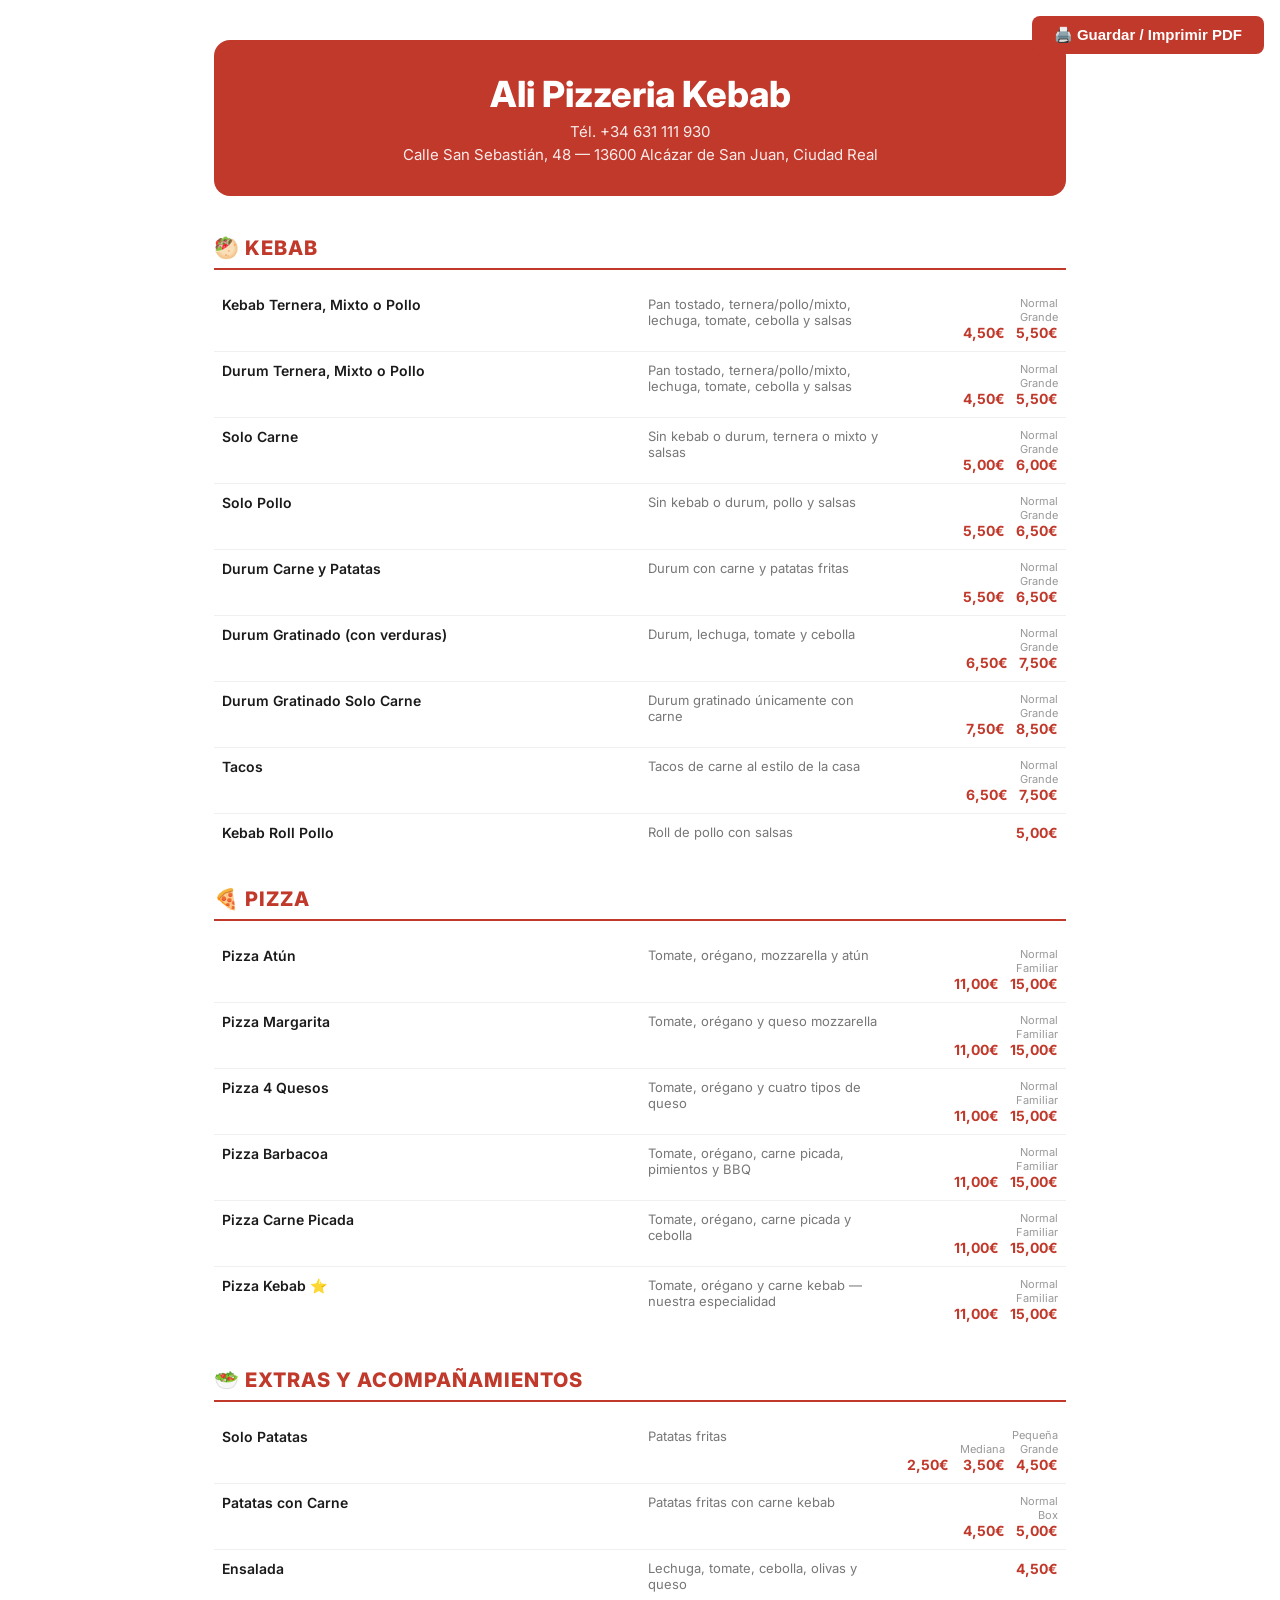
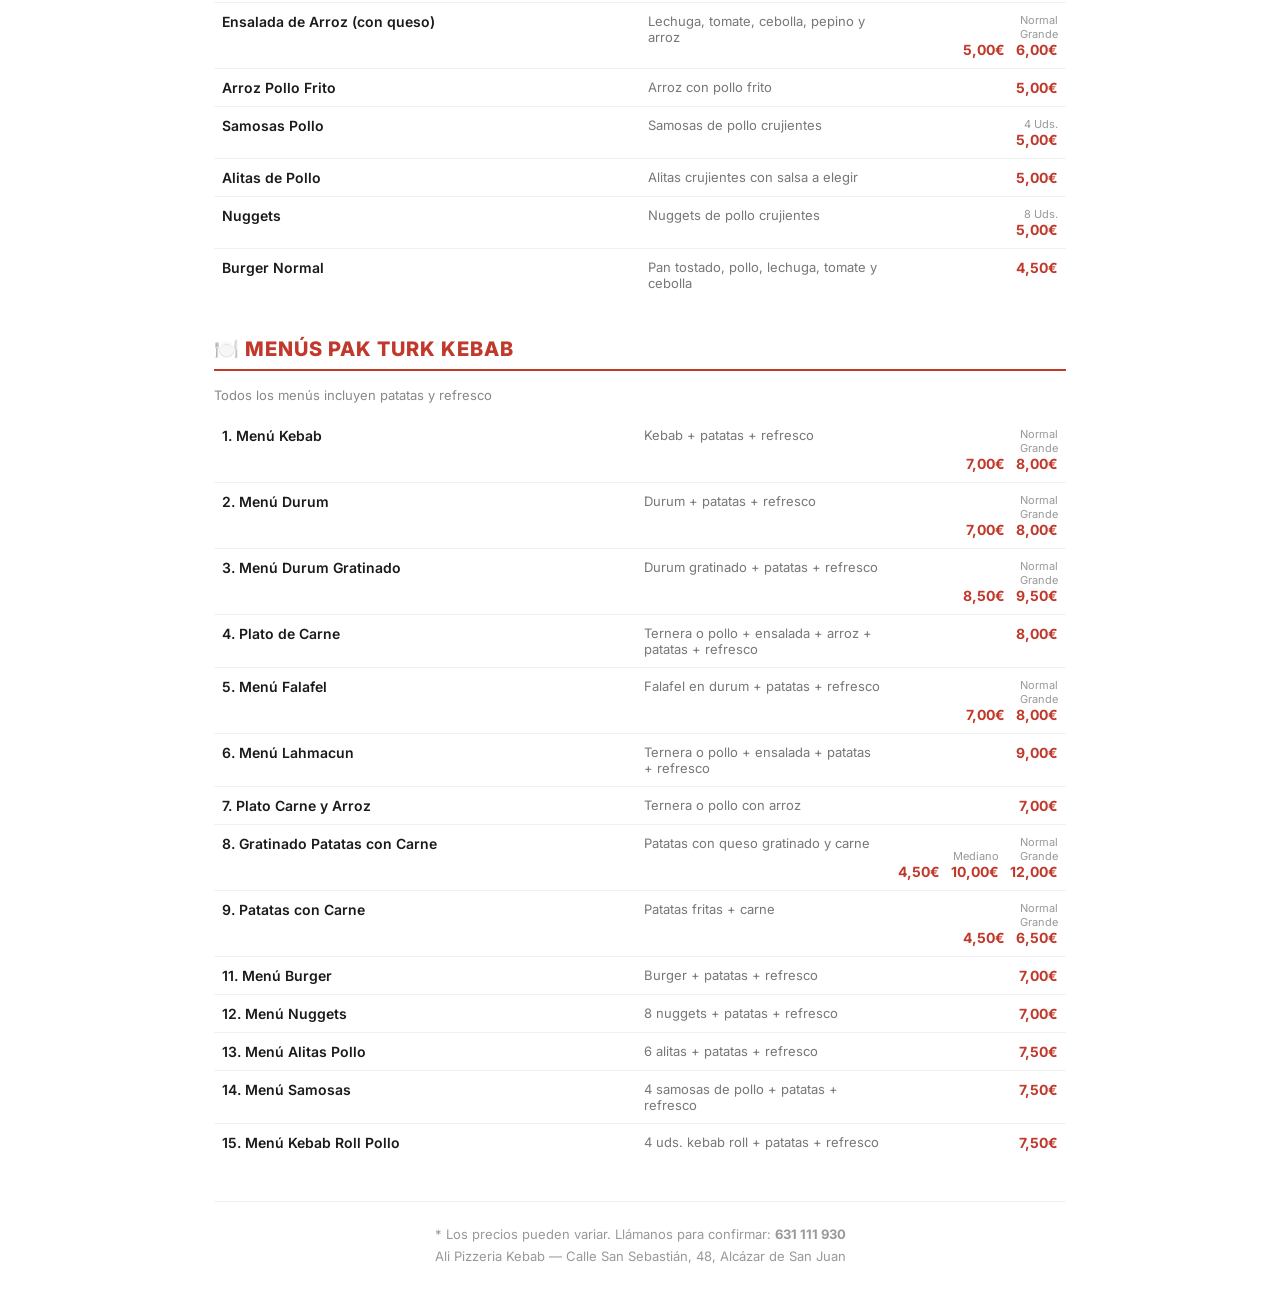
==== menu.html @ 452862e0 "Ali Pizzeria Kebab website" ====
<!DOCTYPE html>
<html lang="es">
<head>
  <meta charset="UTF-8">
  <meta name="viewport" content="width=device-width, initial-scale=1.0">
  <title>Menú — Ali Pizzeria Kebab</title>
  <link rel="preconnect" href="https://fonts.googleapis.com">
  <link href="https://fonts.googleapis.com/css2?family=Inter:wght@400;600;700;800&display=swap" rel="stylesheet">
  <style>
    * { margin: 0; padding: 0; box-sizing: border-box; }
    body { font-family: 'Inter', sans-serif; background: #fff; color: #1a1a1a; }

    .print-btn {
      position: fixed; top: 16px; right: 16px;
      background: #c0392b; color: #fff; border: none;
      padding: 10px 22px; border-radius: 8px; font-size: 15px;
      font-weight: 700; cursor: pointer; z-index: 100;
    }
    .print-btn:hover { background: #a93226; }

    .menu-page { max-width: 900px; margin: 0 auto; padding: 40px 24px; }

    .menu-header {
      text-align: center;
      background: #c0392b;
      color: #fff;
      padding: 32px 24px;
      border-radius: 16px;
      margin-bottom: 40px;
    }
    .menu-header h1 { font-size: 36px; font-weight: 800; margin-bottom: 6px; }
    .menu-header p { font-size: 15px; opacity: 0.9; margin-top: 4px; }

    .menu-section { margin-bottom: 36px; }
    .menu-section h2 {
      font-size: 20px; font-weight: 800; color: #c0392b;
      border-bottom: 2px solid #c0392b;
      padding-bottom: 8px; margin-bottom: 16px;
      text-transform: uppercase; letter-spacing: 1px;
    }

    table { width: 100%; border-collapse: collapse; }
    tr { border-bottom: 1px solid #f0f0f0; }
    tr:last-child { border-bottom: none; }
    td { padding: 10px 8px; font-size: 14px; vertical-align: top; }
    td:first-child { font-weight: 600; width: 50%; }
    td.desc { color: #777; font-size: 13px; width: 30%; }
    td.prices { text-align: right; white-space: nowrap; color: #c0392b; font-weight: 700; width: 20%; }

    .price-tag { display: inline-block; margin-left: 8px; }
    .price-size { font-size: 11px; color: #999; font-weight: 400; display: block; }

    .footer-note {
      text-align: center; color: #999; font-size: 13px;
      margin-top: 40px; padding-top: 24px;
      border-top: 1px solid #f0f0f0;
    }

    @media print {
      .print-btn { display: none; }
      .menu-page { padding: 20px; }
      body { font-size: 12px; }
    }
  </style>
</head>
<body>

<button class="print-btn" onclick="window.print()">🖨️ Guardar / Imprimir PDF</button>

<div class="menu-page">

  <div class="menu-header">
    <h1>Ali Pizzeria Kebab</h1>
    <p>Tél. +34 631 111 930</p>
    <p>Calle San Sebastián, 48 — 13600 Alcázar de San Juan, Ciudad Real</p>
  </div>

  <!-- KEBAB -->
  <div class="menu-section">
    <h2>🥙 Kebab</h2>
    <table>
      <tr>
        <td>Kebab Ternera, Mixto o Pollo</td>
        <td class="desc">Pan tostado, ternera/pollo/mixto, lechuga, tomate, cebolla y salsas</td>
        <td class="prices"><span class="price-size">Normal</span>4,50€ <span class="price-tag"><span class="price-size">Grande</span>5,50€</span></td>
      </tr>
      <tr>
        <td>Durum Ternera, Mixto o Pollo</td>
        <td class="desc">Pan tostado, ternera/pollo/mixto, lechuga, tomate, cebolla y salsas</td>
        <td class="prices"><span class="price-size">Normal</span>4,50€ <span class="price-tag"><span class="price-size">Grande</span>5,50€</span></td>
      </tr>
      <tr>
        <td>Solo Carne</td>
        <td class="desc">Sin kebab o durum, ternera o mixto y salsas</td>
        <td class="prices"><span class="price-size">Normal</span>5,00€ <span class="price-tag"><span class="price-size">Grande</span>6,00€</span></td>
      </tr>
      <tr>
        <td>Solo Pollo</td>
        <td class="desc">Sin kebab o durum, pollo y salsas</td>
        <td class="prices"><span class="price-size">Normal</span>5,50€ <span class="price-tag"><span class="price-size">Grande</span>6,50€</span></td>
      </tr>
      <tr>
        <td>Durum Carne y Patatas</td>
        <td class="desc">Durum con carne y patatas fritas</td>
        <td class="prices"><span class="price-size">Normal</span>5,50€ <span class="price-tag"><span class="price-size">Grande</span>6,50€</span></td>
      </tr>
      <tr>
        <td>Durum Gratinado (con verduras)</td>
        <td class="desc">Durum, lechuga, tomate y cebolla</td>
        <td class="prices"><span class="price-size">Normal</span>6,50€ <span class="price-tag"><span class="price-size">Grande</span>7,50€</span></td>
      </tr>
      <tr>
        <td>Durum Gratinado Solo Carne</td>
        <td class="desc">Durum gratinado únicamente con carne</td>
        <td class="prices"><span class="price-size">Normal</span>7,50€ <span class="price-tag"><span class="price-size">Grande</span>8,50€</span></td>
      </tr>
      <tr>
        <td>Tacos</td>
        <td class="desc">Tacos de carne al estilo de la casa</td>
        <td class="prices"><span class="price-size">Normal</span>6,50€ <span class="price-tag"><span class="price-size">Grande</span>7,50€</span></td>
      </tr>
      <tr>
        <td>Kebab Roll Pollo</td>
        <td class="desc">Roll de pollo con salsas</td>
        <td class="prices">5,00€</td>
      </tr>
    </table>
  </div>

  <!-- PIZZA -->
  <div class="menu-section">
    <h2>🍕 Pizza</h2>
    <table>
      <tr>
        <td>Pizza Atún</td>
        <td class="desc">Tomate, orégano, mozzarella y atún</td>
        <td class="prices"><span class="price-size">Normal</span>11,00€ <span class="price-tag"><span class="price-size">Familiar</span>15,00€</span></td>
      </tr>
      <tr>
        <td>Pizza Margarita</td>
        <td class="desc">Tomate, orégano y queso mozzarella</td>
        <td class="prices"><span class="price-size">Normal</span>11,00€ <span class="price-tag"><span class="price-size">Familiar</span>15,00€</span></td>
      </tr>
      <tr>
        <td>Pizza 4 Quesos</td>
        <td class="desc">Tomate, orégano y cuatro tipos de queso</td>
        <td class="prices"><span class="price-size">Normal</span>11,00€ <span class="price-tag"><span class="price-size">Familiar</span>15,00€</span></td>
      </tr>
      <tr>
        <td>Pizza Barbacoa</td>
        <td class="desc">Tomate, orégano, carne picada, pimientos y BBQ</td>
        <td class="prices"><span class="price-size">Normal</span>11,00€ <span class="price-tag"><span class="price-size">Familiar</span>15,00€</span></td>
      </tr>
      <tr>
        <td>Pizza Carne Picada</td>
        <td class="desc">Tomate, orégano, carne picada y cebolla</td>
        <td class="prices"><span class="price-size">Normal</span>11,00€ <span class="price-tag"><span class="price-size">Familiar</span>15,00€</span></td>
      </tr>
      <tr>
        <td>Pizza Kebab ⭐</td>
        <td class="desc">Tomate, orégano y carne kebab — nuestra especialidad</td>
        <td class="prices"><span class="price-size">Normal</span>11,00€ <span class="price-tag"><span class="price-size">Familiar</span>15,00€</span></td>
      </tr>
    </table>
  </div>

  <!-- EXTRAS -->
  <div class="menu-section">
    <h2>🥗 Extras y Acompañamientos</h2>
    <table>
      <tr>
        <td>Solo Patatas</td>
        <td class="desc">Patatas fritas</td>
        <td class="prices"><span class="price-size">Pequeña</span>2,50€ <span class="price-tag"><span class="price-size">Mediana</span>3,50€</span> <span class="price-tag"><span class="price-size">Grande</span>4,50€</span></td>
      </tr>
      <tr>
        <td>Patatas con Carne</td>
        <td class="desc">Patatas fritas con carne kebab</td>
        <td class="prices"><span class="price-size">Normal</span>4,50€ <span class="price-tag"><span class="price-size">Box</span>5,00€</span></td>
      </tr>
      <tr>
        <td>Ensalada</td>
        <td class="desc">Lechuga, tomate, cebolla, olivas y queso</td>
        <td class="prices">4,50€</td>
      </tr>
      <tr>
        <td>Ensalada de Arroz (con queso)</td>
        <td class="desc">Lechuga, tomate, cebolla, pepino y arroz</td>
        <td class="prices"><span class="price-size">Normal</span>5,00€ <span class="price-tag"><span class="price-size">Grande</span>6,00€</span></td>
      </tr>
      <tr>
        <td>Arroz Pollo Frito</td>
        <td class="desc">Arroz con pollo frito</td>
        <td class="prices">5,00€</td>
      </tr>
      <tr>
        <td>Samosas Pollo</td>
        <td class="desc">Samosas de pollo crujientes</td>
        <td class="prices"><span class="price-size">4 Uds.</span>5,00€</td>
      </tr>
      <tr>
        <td>Alitas de Pollo</td>
        <td class="desc">Alitas crujientes con salsa a elegir</td>
        <td class="prices">5,00€</td>
      </tr>
      <tr>
        <td>Nuggets</td>
        <td class="desc">Nuggets de pollo crujientes</td>
        <td class="prices"><span class="price-size">8 Uds.</span>5,00€</td>
      </tr>
      <tr>
        <td>Burger Normal</td>
        <td class="desc">Pan tostado, pollo, lechuga, tomate y cebolla</td>
        <td class="prices">4,50€</td>
      </tr>
    </table>
  </div>

  <!-- MENÚS -->
  <div class="menu-section">
    <h2>🍽️ Menús Pak Turk Kebab</h2>
    <p style="font-size:13px;color:#888;margin-bottom:14px;">Todos los menús incluyen patatas y refresco</p>
    <table>
      <tr>
        <td>1. Menú Kebab</td>
        <td class="desc">Kebab + patatas + refresco</td>
        <td class="prices"><span class="price-size">Normal</span>7,00€ <span class="price-tag"><span class="price-size">Grande</span>8,00€</span></td>
      </tr>
      <tr>
        <td>2. Menú Durum</td>
        <td class="desc">Durum + patatas + refresco</td>
        <td class="prices"><span class="price-size">Normal</span>7,00€ <span class="price-tag"><span class="price-size">Grande</span>8,00€</span></td>
      </tr>
      <tr>
        <td>3. Menú Durum Gratinado</td>
        <td class="desc">Durum gratinado + patatas + refresco</td>
        <td class="prices"><span class="price-size">Normal</span>8,50€ <span class="price-tag"><span class="price-size">Grande</span>9,50€</span></td>
      </tr>
      <tr>
        <td>4. Plato de Carne</td>
        <td class="desc">Ternera o pollo + ensalada + arroz + patatas + refresco</td>
        <td class="prices">8,00€</td>
      </tr>
      <tr>
        <td>5. Menú Falafel</td>
        <td class="desc">Falafel en durum + patatas + refresco</td>
        <td class="prices"><span class="price-size">Normal</span>7,00€ <span class="price-tag"><span class="price-size">Grande</span>8,00€</span></td>
      </tr>
      <tr>
        <td>6. Menú Lahmacun</td>
        <td class="desc">Ternera o pollo + ensalada + patatas + refresco</td>
        <td class="prices">9,00€</td>
      </tr>
      <tr>
        <td>7. Plato Carne y Arroz</td>
        <td class="desc">Ternera o pollo con arroz</td>
        <td class="prices">7,00€</td>
      </tr>
      <tr>
        <td>8. Gratinado Patatas con Carne</td>
        <td class="desc">Patatas con queso gratinado y carne</td>
        <td class="prices"><span class="price-size">Normal</span>4,50€ <span class="price-tag"><span class="price-size">Mediano</span>10,00€</span> <span class="price-tag"><span class="price-size">Grande</span>12,00€</span></td>
      </tr>
      <tr>
        <td>9. Patatas con Carne</td>
        <td class="desc">Patatas fritas + carne</td>
        <td class="prices"><span class="price-size">Normal</span>4,50€ <span class="price-tag"><span class="price-size">Grande</span>6,50€</span></td>
      </tr>
      <tr>
        <td>11. Menú Burger</td>
        <td class="desc">Burger + patatas + refresco</td>
        <td class="prices">7,00€</td>
      </tr>
      <tr>
        <td>12. Menú Nuggets</td>
        <td class="desc">8 nuggets + patatas + refresco</td>
        <td class="prices">7,00€</td>
      </tr>
      <tr>
        <td>13. Menú Alitas Pollo</td>
        <td class="desc">6 alitas + patatas + refresco</td>
        <td class="prices">7,50€</td>
      </tr>
      <tr>
        <td>14. Menú Samosas</td>
        <td class="desc">4 samosas de pollo + patatas + refresco</td>
        <td class="prices">7,50€</td>
      </tr>
      <tr>
        <td>15. Menú Kebab Roll Pollo</td>
        <td class="desc">4 uds. kebab roll + patatas + refresco</td>
        <td class="prices">7,50€</td>
      </tr>
    </table>
  </div>

  <div class="footer-note">
    <p>* Los precios pueden variar. Llámanos para confirmar: <strong>631 111 930</strong></p>
    <p style="margin-top:6px;">Ali Pizzeria Kebab — Calle San Sebastián, 48, Alcázar de San Juan</p>
  </div>

</div>
</body>
</html>
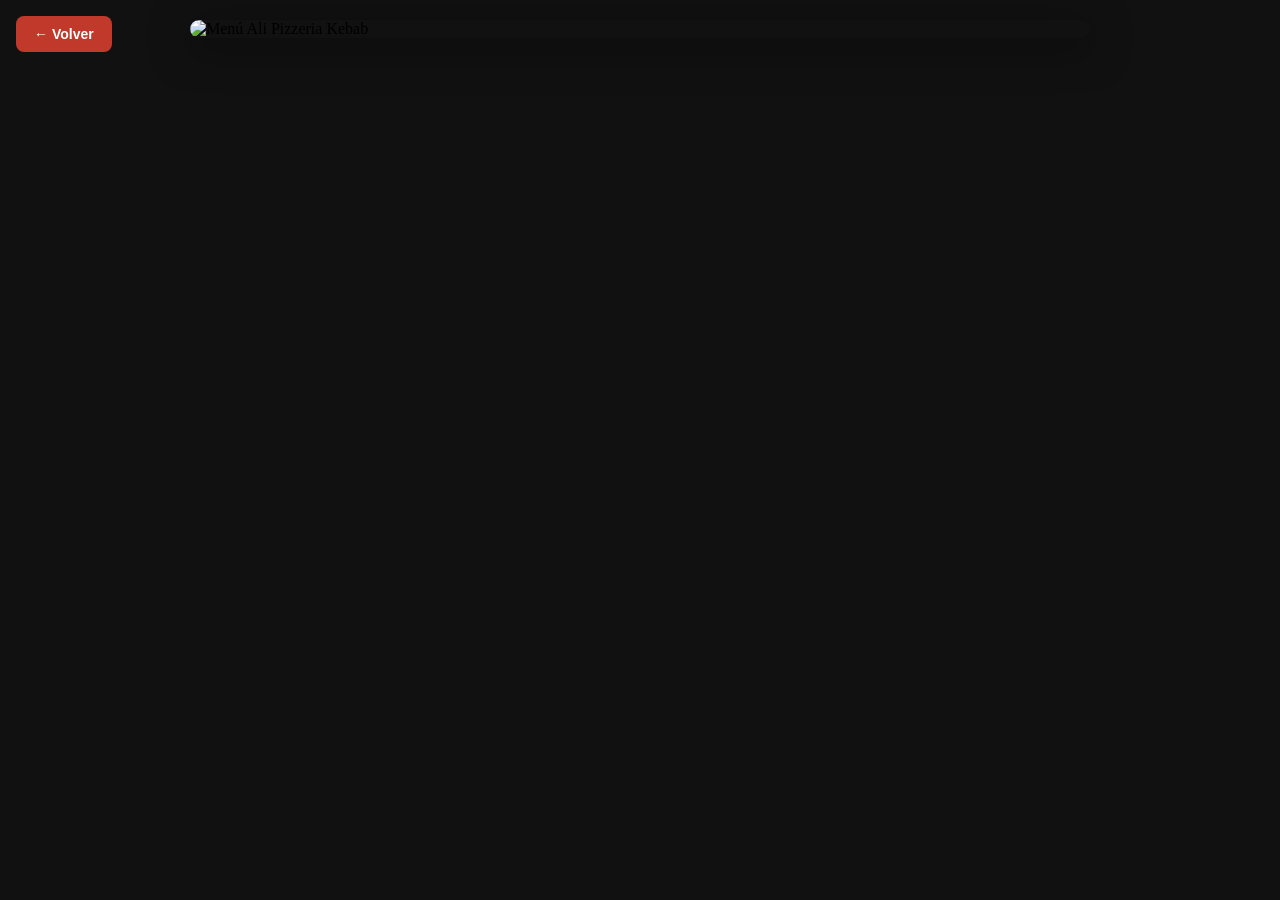
==== commit 5c6cf131: "Menu sida med menybild" ====
--- a/menu.html
+++ b/menu.html
@@ -4,301 +4,35 @@
   <meta charset="UTF-8">
   <meta name="viewport" content="width=device-width, initial-scale=1.0">
   <title>Menú — Ali Pizzeria Kebab</title>
-  <link rel="preconnect" href="https://fonts.googleapis.com">
-  <link href="https://fonts.googleapis.com/css2?family=Inter:wght@400;600;700;800&display=swap" rel="stylesheet">
   <style>
     * { margin: 0; padding: 0; box-sizing: border-box; }
-    body { font-family: 'Inter', sans-serif; background: #fff; color: #1a1a1a; }
-
-    .print-btn {
-      position: fixed; top: 16px; right: 16px;
-      background: #c0392b; color: #fff; border: none;
-      padding: 10px 22px; border-radius: 8px; font-size: 15px;
-      font-weight: 700; cursor: pointer; z-index: 100;
+    body { background: #111; display: flex; justify-content: center; align-items: flex-start; min-height: 100vh; padding: 20px; }
+    .menu-img {
+      width: 100%;
+      max-width: 900px;
+      display: block;
+      border-radius: 12px;
+      box-shadow: 0 8px 40px rgba(0,0,0,0.5);
     }
-    .print-btn:hover { background: #a93226; }
-
-    .menu-page { max-width: 900px; margin: 0 auto; padding: 40px 24px; }
-
-    .menu-header {
-      text-align: center;
+    .back-btn {
+      position: fixed;
+      top: 16px;
+      left: 16px;
       background: #c0392b;
       color: #fff;
-      padding: 32px 24px;
-      border-radius: 16px;
-      margin-bottom: 40px;
+      text-decoration: none;
+      padding: 10px 18px;
+      border-radius: 8px;
+      font-family: sans-serif;
+      font-size: 14px;
+      font-weight: 700;
+      z-index: 10;
     }
-    .menu-header h1 { font-size: 36px; font-weight: 800; margin-bottom: 6px; }
-    .menu-header p { font-size: 15px; opacity: 0.9; margin-top: 4px; }
-
-    .menu-section { margin-bottom: 36px; }
-    .menu-section h2 {
-      font-size: 20px; font-weight: 800; color: #c0392b;
-      border-bottom: 2px solid #c0392b;
-      padding-bottom: 8px; margin-bottom: 16px;
-      text-transform: uppercase; letter-spacing: 1px;
-    }
-
-    table { width: 100%; border-collapse: collapse; }
-    tr { border-bottom: 1px solid #f0f0f0; }
-    tr:last-child { border-bottom: none; }
-    td { padding: 10px 8px; font-size: 14px; vertical-align: top; }
-    td:first-child { font-weight: 600; width: 50%; }
-    td.desc { color: #777; font-size: 13px; width: 30%; }
-    td.prices { text-align: right; white-space: nowrap; color: #c0392b; font-weight: 700; width: 20%; }
-
-    .price-tag { display: inline-block; margin-left: 8px; }
-    .price-size { font-size: 11px; color: #999; font-weight: 400; display: block; }
-
-    .footer-note {
-      text-align: center; color: #999; font-size: 13px;
-      margin-top: 40px; padding-top: 24px;
-      border-top: 1px solid #f0f0f0;
-    }
-
-    @media print {
-      .print-btn { display: none; }
-      .menu-page { padding: 20px; }
-      body { font-size: 12px; }
-    }
+    .back-btn:hover { background: #a93226; }
   </style>
 </head>
 <body>
-
-<button class="print-btn" onclick="window.print()">🖨️ Guardar / Imprimir PDF</button>
-
-<div class="menu-page">
-
-  <div class="menu-header">
-    <h1>Ali Pizzeria Kebab</h1>
-    <p>Tél. +34 631 111 930</p>
-    <p>Calle San Sebastián, 48 — 13600 Alcázar de San Juan, Ciudad Real</p>
-  </div>
-
-  <!-- KEBAB -->
-  <div class="menu-section">
-    <h2>🥙 Kebab</h2>
-    <table>
-      <tr>
-        <td>Kebab Ternera, Mixto o Pollo</td>
-        <td class="desc">Pan tostado, ternera/pollo/mixto, lechuga, tomate, cebolla y salsas</td>
-        <td class="prices"><span class="price-size">Normal</span>4,50€ <span class="price-tag"><span class="price-size">Grande</span>5,50€</span></td>
-      </tr>
-      <tr>
-        <td>Durum Ternera, Mixto o Pollo</td>
-        <td class="desc">Pan tostado, ternera/pollo/mixto, lechuga, tomate, cebolla y salsas</td>
-        <td class="prices"><span class="price-size">Normal</span>4,50€ <span class="price-tag"><span class="price-size">Grande</span>5,50€</span></td>
-      </tr>
-      <tr>
-        <td>Solo Carne</td>
-        <td class="desc">Sin kebab o durum, ternera o mixto y salsas</td>
-        <td class="prices"><span class="price-size">Normal</span>5,00€ <span class="price-tag"><span class="price-size">Grande</span>6,00€</span></td>
-      </tr>
-      <tr>
-        <td>Solo Pollo</td>
-        <td class="desc">Sin kebab o durum, pollo y salsas</td>
-        <td class="prices"><span class="price-size">Normal</span>5,50€ <span class="price-tag"><span class="price-size">Grande</span>6,50€</span></td>
-      </tr>
-      <tr>
-        <td>Durum Carne y Patatas</td>
-        <td class="desc">Durum con carne y patatas fritas</td>
-        <td class="prices"><span class="price-size">Normal</span>5,50€ <span class="price-tag"><span class="price-size">Grande</span>6,50€</span></td>
-      </tr>
-      <tr>
-        <td>Durum Gratinado (con verduras)</td>
-        <td class="desc">Durum, lechuga, tomate y cebolla</td>
-        <td class="prices"><span class="price-size">Normal</span>6,50€ <span class="price-tag"><span class="price-size">Grande</span>7,50€</span></td>
-      </tr>
-      <tr>
-        <td>Durum Gratinado Solo Carne</td>
-        <td class="desc">Durum gratinado únicamente con carne</td>
-        <td class="prices"><span class="price-size">Normal</span>7,50€ <span class="price-tag"><span class="price-size">Grande</span>8,50€</span></td>
-      </tr>
-      <tr>
-        <td>Tacos</td>
-        <td class="desc">Tacos de carne al estilo de la casa</td>
-        <td class="prices"><span class="price-size">Normal</span>6,50€ <span class="price-tag"><span class="price-size">Grande</span>7,50€</span></td>
-      </tr>
-      <tr>
-        <td>Kebab Roll Pollo</td>
-        <td class="desc">Roll de pollo con salsas</td>
-        <td class="prices">5,00€</td>
-      </tr>
-    </table>
-  </div>
-
-  <!-- PIZZA -->
-  <div class="menu-section">
-    <h2>🍕 Pizza</h2>
-    <table>
-      <tr>
-        <td>Pizza Atún</td>
-        <td class="desc">Tomate, orégano, mozzarella y atún</td>
-        <td class="prices"><span class="price-size">Normal</span>11,00€ <span class="price-tag"><span class="price-size">Familiar</span>15,00€</span></td>
-      </tr>
-      <tr>
-        <td>Pizza Margarita</td>
-        <td class="desc">Tomate, orégano y queso mozzarella</td>
-        <td class="prices"><span class="price-size">Normal</span>11,00€ <span class="price-tag"><span class="price-size">Familiar</span>15,00€</span></td>
-      </tr>
-      <tr>
-        <td>Pizza 4 Quesos</td>
-        <td class="desc">Tomate, orégano y cuatro tipos de queso</td>
-        <td class="prices"><span class="price-size">Normal</span>11,00€ <span class="price-tag"><span class="price-size">Familiar</span>15,00€</span></td>
-      </tr>
-      <tr>
-        <td>Pizza Barbacoa</td>
-        <td class="desc">Tomate, orégano, carne picada, pimientos y BBQ</td>
-        <td class="prices"><span class="price-size">Normal</span>11,00€ <span class="price-tag"><span class="price-size">Familiar</span>15,00€</span></td>
-      </tr>
-      <tr>
-        <td>Pizza Carne Picada</td>
-        <td class="desc">Tomate, orégano, carne picada y cebolla</td>
-        <td class="prices"><span class="price-size">Normal</span>11,00€ <span class="price-tag"><span class="price-size">Familiar</span>15,00€</span></td>
-      </tr>
-      <tr>
-        <td>Pizza Kebab ⭐</td>
-        <td class="desc">Tomate, orégano y carne kebab — nuestra especialidad</td>
-        <td class="prices"><span class="price-size">Normal</span>11,00€ <span class="price-tag"><span class="price-size">Familiar</span>15,00€</span></td>
-      </tr>
-    </table>
-  </div>
-
-  <!-- EXTRAS -->
-  <div class="menu-section">
-    <h2>🥗 Extras y Acompañamientos</h2>
-    <table>
-      <tr>
-        <td>Solo Patatas</td>
-        <td class="desc">Patatas fritas</td>
-        <td class="prices"><span class="price-size">Pequeña</span>2,50€ <span class="price-tag"><span class="price-size">Mediana</span>3,50€</span> <span class="price-tag"><span class="price-size">Grande</span>4,50€</span></td>
-      </tr>
-      <tr>
-        <td>Patatas con Carne</td>
-        <td class="desc">Patatas fritas con carne kebab</td>
-        <td class="prices"><span class="price-size">Normal</span>4,50€ <span class="price-tag"><span class="price-size">Box</span>5,00€</span></td>
-      </tr>
-      <tr>
-        <td>Ensalada</td>
-        <td class="desc">Lechuga, tomate, cebolla, olivas y queso</td>
-        <td class="prices">4,50€</td>
-      </tr>
-      <tr>
-        <td>Ensalada de Arroz (con queso)</td>
-        <td class="desc">Lechuga, tomate, cebolla, pepino y arroz</td>
-        <td class="prices"><span class="price-size">Normal</span>5,00€ <span class="price-tag"><span class="price-size">Grande</span>6,00€</span></td>
-      </tr>
-      <tr>
-        <td>Arroz Pollo Frito</td>
-        <td class="desc">Arroz con pollo frito</td>
-        <td class="prices">5,00€</td>
-      </tr>
-      <tr>
-        <td>Samosas Pollo</td>
-        <td class="desc">Samosas de pollo crujientes</td>
-        <td class="prices"><span class="price-size">4 Uds.</span>5,00€</td>
-      </tr>
-      <tr>
-        <td>Alitas de Pollo</td>
-        <td class="desc">Alitas crujientes con salsa a elegir</td>
-        <td class="prices">5,00€</td>
-      </tr>
-      <tr>
-        <td>Nuggets</td>
-        <td class="desc">Nuggets de pollo crujientes</td>
-        <td class="prices"><span class="price-size">8 Uds.</span>5,00€</td>
-      </tr>
-      <tr>
-        <td>Burger Normal</td>
-        <td class="desc">Pan tostado, pollo, lechuga, tomate y cebolla</td>
-        <td class="prices">4,50€</td>
-      </tr>
-    </table>
-  </div>
-
-  <!-- MENÚS -->
-  <div class="menu-section">
-    <h2>🍽️ Menús Pak Turk Kebab</h2>
-    <p style="font-size:13px;color:#888;margin-bottom:14px;">Todos los menús incluyen patatas y refresco</p>
-    <table>
-      <tr>
-        <td>1. Menú Kebab</td>
-        <td class="desc">Kebab + patatas + refresco</td>
-        <td class="prices"><span class="price-size">Normal</span>7,00€ <span class="price-tag"><span class="price-size">Grande</span>8,00€</span></td>
-      </tr>
-      <tr>
-        <td>2. Menú Durum</td>
-        <td class="desc">Durum + patatas + refresco</td>
-        <td class="prices"><span class="price-size">Normal</span>7,00€ <span class="price-tag"><span class="price-size">Grande</span>8,00€</span></td>
-      </tr>
-      <tr>
-        <td>3. Menú Durum Gratinado</td>
-        <td class="desc">Durum gratinado + patatas + refresco</td>
-        <td class="prices"><span class="price-size">Normal</span>8,50€ <span class="price-tag"><span class="price-size">Grande</span>9,50€</span></td>
-      </tr>
-      <tr>
-        <td>4. Plato de Carne</td>
-        <td class="desc">Ternera o pollo + ensalada + arroz + patatas + refresco</td>
-        <td class="prices">8,00€</td>
-      </tr>
-      <tr>
-        <td>5. Menú Falafel</td>
-        <td class="desc">Falafel en durum + patatas + refresco</td>
-        <td class="prices"><span class="price-size">Normal</span>7,00€ <span class="price-tag"><span class="price-size">Grande</span>8,00€</span></td>
-      </tr>
-      <tr>
-        <td>6. Menú Lahmacun</td>
-        <td class="desc">Ternera o pollo + ensalada + patatas + refresco</td>
-        <td class="prices">9,00€</td>
-      </tr>
-      <tr>
-        <td>7. Plato Carne y Arroz</td>
-        <td class="desc">Ternera o pollo con arroz</td>
-        <td class="prices">7,00€</td>
-      </tr>
-      <tr>
-        <td>8. Gratinado Patatas con Carne</td>
-        <td class="desc">Patatas con queso gratinado y carne</td>
-        <td class="prices"><span class="price-size">Normal</span>4,50€ <span class="price-tag"><span class="price-size">Mediano</span>10,00€</span> <span class="price-tag"><span class="price-size">Grande</span>12,00€</span></td>
-      </tr>
-      <tr>
-        <td>9. Patatas con Carne</td>
-        <td class="desc">Patatas fritas + carne</td>
-        <td class="prices"><span class="price-size">Normal</span>4,50€ <span class="price-tag"><span class="price-size">Grande</span>6,50€</span></td>
-      </tr>
-      <tr>
-        <td>11. Menú Burger</td>
-        <td class="desc">Burger + patatas + refresco</td>
-        <td class="prices">7,00€</td>
-      </tr>
-      <tr>
-        <td>12. Menú Nuggets</td>
-        <td class="desc">8 nuggets + patatas + refresco</td>
-        <td class="prices">7,00€</td>
-      </tr>
-      <tr>
-        <td>13. Menú Alitas Pollo</td>
-        <td class="desc">6 alitas + patatas + refresco</td>
-        <td class="prices">7,50€</td>
-      </tr>
-      <tr>
-        <td>14. Menú Samosas</td>
-        <td class="desc">4 samosas de pollo + patatas + refresco</td>
-        <td class="prices">7,50€</td>
-      </tr>
-      <tr>
-        <td>15. Menú Kebab Roll Pollo</td>
-        <td class="desc">4 uds. kebab roll + patatas + refresco</td>
-        <td class="prices">7,50€</td>
-      </tr>
-    </table>
-  </div>
-
-  <div class="footer-note">
-    <p>* Los precios pueden variar. Llámanos para confirmar: <strong>631 111 930</strong></p>
-    <p style="margin-top:6px;">Ali Pizzeria Kebab — Calle San Sebastián, 48, Alcázar de San Juan</p>
-  </div>
-
-</div>
+  <a href="index.html" class="back-btn">← Volver</a>
+  <img src="img/menu-carta.jpg" alt="Menú Ali Pizzeria Kebab" class="menu-img">
 </body>
 </html>
